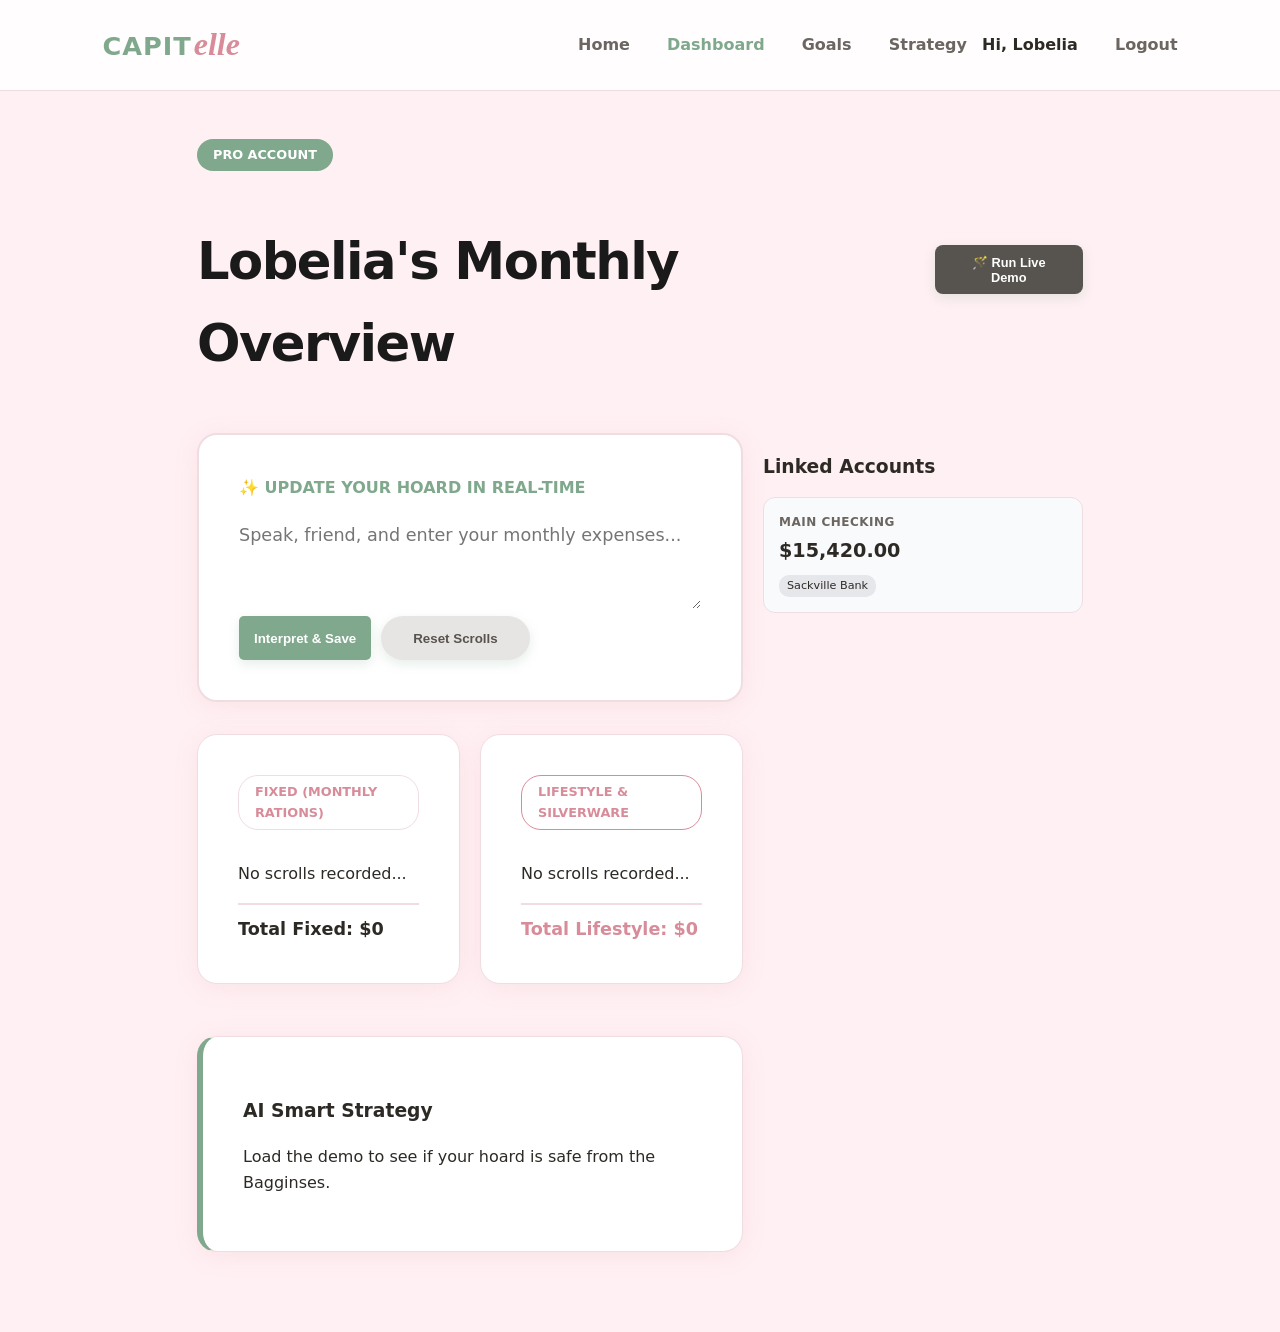
==== dashboard.html @ 3080656b "Add files via upload" ====
<!DOCTYPE html>
<html lang="en">
<head>
    <meta charset="UTF-8">
    <meta name="viewport" content="width=device-width, initial-scale=1.0">
    <title>Dashboard | CAPITelle Pro</title>
    <link rel="stylesheet" href="style.css">
    <style>
        .logo { text-decoration: none; font-size: 1.6rem; font-weight: 800; }
        .main-layout { display: grid; grid-template-columns: 1fr 320px; gap: 20px; margin-top: 20px; }
        .split-grid { display: grid; grid-template-columns: 1fr 1fr; gap: 20px; margin-top: 20px; }
        
        .account-card { background: #f9fafb; border: 1px solid var(--border); border-radius: 12px; padding: 15px; margin-bottom: 12px; }
        .account-name { font-size: 0.75rem; color: var(--text-muted); text-transform: uppercase; font-weight: 700; letter-spacing: 0.5px; }
        .account-balance { font-size: 1.2rem; font-weight: 800; color: var(--text-main); margin: 4px 0; }
        .account-type { font-size: 0.7rem; background: #e5e7eb; padding: 2px 8px; border-radius: 10px; display: inline-block; }
        
        .mini-goal-card { background: #fffbeb; border: 2px solid #fcd34d; border-radius: 12px; padding: 15px; margin-top: 20px; }
        .mini-bar-bg { background: #fef3c7; height: 8px; border-radius: 4px; margin: 10px 0; overflow: hidden; }
        .mini-bar-fill { background: #d4af37; height: 100%; width: 0%; transition: width 1s ease-in-out; }

        .data-list { list-style: none; padding: 0; margin-top: 15px; }
        .data-item { display: flex; justify-content: space-between; padding: 10px 0; border-bottom: 1px dashed var(--border); font-size: 0.95rem; }
        .fixed-text { color: var(--primary); font-weight: 700; }
        .life-text { color: var(--secondary); font-weight: 700; }
        .total-row { margin-top: 15px; padding-top: 10px; border-top: 2px solid var(--border); font-weight: 800; font-size: 1.1rem; }
        
        .demo-btn { background: #57534E; color: white; border: none; padding: 0.6rem 1.2rem; border-radius: 8px; cursor: pointer; font-size: 0.8rem; }
        
        @media (max-width: 1024px) { .main-layout { grid-template-columns: 1fr; } }
    </style>
</head>
<body>
    <nav>
        <a href="index.html" class="logo"><span class="capit">CAPIT</span><span class="elle">elle</span></a>
        <div class="nav-links">
            <a href="index.html">Home</a>
            <a href="dashboard.html" style="font-weight: 800; color: var(--primary);">Dashboard</a>
            <a href="goals.html">Goals</a>
            <a href="strategy.html">Strategy</a>
            <a href="settings.html" style="font-weight: 800; color: var(--text-main); margin-left: 10px;">Hi, Lobelia</a>
            <a href="logout.html" class="logout-btn">Logout</a>
        </div>
    </nav>

    <div class="container">
        <div style="display: flex; justify-content: space-between; align-items: center; margin-bottom: 2rem;">
            <div>
                <span class="badge" style="background: var(--primary); color: white; border: none;">PRO ACCOUNT</span>
                <h1>Lobelia's Monthly Overview</h1>
            </div>
            <button class="demo-btn" onclick="runDemo()">🪄 Run Live Demo</button>
        </div>

        <div class="main-layout">
            <div class="content-col">
                <div class="card ai-input-wrapper">
                    <label style="font-weight: 700; color: var(--primary); display: block; margin-bottom: 0.5rem;">✨ UPDATE YOUR HOARD IN REAL-TIME</label>
                    <textarea id="aiInput" placeholder="Speak, friend, and enter your monthly expenses..."></textarea>
                    <div style="display: flex; gap: 10px;">
                        <button onclick="runDemo()" style="background: var(--primary); color: white; border: none; padding: 8px 15px; border-radius: 5px; cursor: pointer;">Interpret & Save</button> 
                        <button onclick="resetDemo()" style="background: #E7E5E4; color: #57534E;">Reset Scrolls</button>
                    </div>
                </div>

                <div class="split-grid">
                    <div class="card">
                        <span class="badge">Fixed (Monthly Rations)</span>
                        <ul class="data-list" id="fixedList"></ul>
                        <div class="total-row" id="fixedTotal">Total Fixed: $0</div>
                    </div>
                    
                    <div class="card">
                        <span class="badge" style="color: var(--secondary); border-color: var(--secondary);">Lifestyle & Silverware</span>
                        <ul class="data-list" id="lifeList"></ul>
                        <div class="total-row" id="lifeTotal" style="color: var(--secondary);">Total Lifestyle: $0</div>
                    </div>
                </div>

                <div id="insightCard" class="card" style="border-left: 6px solid var(--primary); margin-top: 20px;">
                    <h3>AI Smart Strategy</h3>
                    <p id="aiInsightText">Load the demo to see if your hoard is safe from the Bagginses.</p>
                </div>
            </div>

            <div class="sidebar-col">
                <h3 style="margin-bottom: 15px;">Linked Accounts</h3>
                <div class="account-card">
                    <div class="account-name">Main Checking</div>
                    <div class="account-balance">$15,420.00</div>
                    <div class="account-type">Sackville Bank</div>
                </div>

                <div class="mini-goal-card" id="miniGoalWidget" style="display: none;">
                    <div class="account-name" style="color: #92400e;">Active Quest</div>
                    <div id="miniGoalTitle" style="font-weight: 800; font-size: 1rem; margin: 5px 0;">Reclaiming Bag End</div>
                    <div class="mini-bar-bg"><div id="miniBarFill" class="mini-bar-fill"></div></div>
                    <div style="display: flex; justify-content: space-between; font-size: 0.75rem; font-weight: 700;">
                        <span id="miniCur">$0</span>
                        <span id="miniTar">$15,000</span>
                    </div>
                </div>
            </div>
        </div>
    </div>

    <script>
        window.onload = function() {
            loadDashboard();
        };

        function runDemo() {
            // Calculated: (Daily x 30)
            // Breakfast: 600, 2nd B: 750, Elevenses: 450, Luncheon: 1200, Tea: 600, Dinner: 1800, Supper: 900
            const demoPrompt = "Income is 10000 gold. Rent is 1200, Pony is 350. Monthly meals: Breakfast (600), Second Breakfast (750), Elevenses (450), Luncheon (1200), Afternoon Tea (600), Dinner (1800), and Supper (900). Plus 80 for polish and 200 for umbrellas.";
            document.getElementById('aiInput').value = demoPrompt;
            
            const demoData = {
                fixed: [
                    {label: "Bag End Upkeep", val: -1200}, 
                    {label: "Pony Rental", val: -350},
                    {label: "Breakfast (Mo)", val: -600},
                    {label: "Second Breakfast (Mo)", val: -750},
                    {label: "Elevenses (Mo)", val: -450},
                    {label: "Luncheon (Mo)", val: -1200},
                    {label: "Afternoon Tea (Mo)", val: -600},
                    {label: "Dinner (Mo)", val: -1800},
                    {label: "Supper (Mo)", val: -900}
                ],
                life: [
                    {label: "Silverware Polish", val: -80}, 
                    {label: "Umbrella Collection", val: -200}
                ]
            };

            setTimeout(() => { 
                localStorage.setItem('capitelle_data', JSON.stringify(demoData)); 
                localStorage.setItem('capitelle_savings', 3000); 
                loadDashboard(); 
                document.getElementById('aiInput').value = ""; 
            }, 1000);
        }

        function loadDashboard() {
            const data = JSON.parse(localStorage.getItem('capitelle_data'));
            const fList = document.getElementById('fixedList'), lList = document.getElementById('lifeList');
            
            if (!data) {
                fList.innerHTML = "<li>No scrolls recorded...</li>";
                lList.innerHTML = "<li>No scrolls recorded...</li>";
                document.getElementById('fixedTotal').innerText = "Total Fixed: $0";
                document.getElementById('lifeTotal').innerText = "Total Lifestyle: $0";
                document.getElementById('miniGoalWidget').style.display = "none";
                return;
            }

            fList.innerHTML = ""; lList.innerHTML = "";
            let fTotal = 0, lTotal = 0;

            data.fixed.forEach(item => { 
                fTotal += Math.abs(item.val); 
                fList.innerHTML += `<li class="data-item"><span>${item.label}</span><span class="fixed-text">$${Math.abs(item.val).toLocaleString()}</span></li>`; 
            });

            data.life.forEach(item => { 
                lTotal += Math.abs(item.val); 
                lList.innerHTML += `<li class="data-item"><span>${item.label}</span><span class="life-text">$${Math.abs(item.val).toLocaleString()}</span></li>`; 
            });

            document.getElementById('fixedTotal').innerText = `Total Fixed: $${fTotal.toLocaleString()}`;
            document.getElementById('lifeTotal').innerText = `Total Lifestyle: $${lTotal.toLocaleString()}`;

            const savings = localStorage.getItem('capitelle_savings');
            if(savings) {
                document.getElementById('miniGoalWidget').style.display = "block";
                document.getElementById('miniCur').innerText = `$${parseInt(savings).toLocaleString()}`;
                document.getElementById('miniBarFill').style.width = "20%"; 
                document.getElementById('aiInsightText').innerText = "AI Insight: Your monthly rations are set. You are spending $6,300 on food alone—perhaps cut back on Second Breakfast?";
            }
        }

        function resetDemo() { 
            localStorage.removeItem('capitelle_data'); 
            localStorage.removeItem('capitelle_savings');
            document.getElementById('aiInput').value = "";
            loadDashboard(); 
        }
    </script>
</body>
</html>
---- style.css ----
:root {
    --primary: #7FA88C; /* Sage Green (The "Money" color) */
    --secondary: #D88C9A; /* Dusty Rose (The "Personal" color) */
    --bg-main: #FFF0F3; /* Pale Pink / Blush Background */
    --surface: #ffffff;
    --text-main: #2D2A26;
    --text-muted: #6B6661;
    --border: #F0DDE1; /* Soft pink-tinted border */
    --shadow: 0 4px 24px rgba(216, 140, 154, 0.12); /* Subtle pink glow shadow */
    --radius: 20px;
}

* { box-sizing: border-box; }

body {
    margin: 0;
    font-family: 'Inter', system-ui, -apple-system, sans-serif;
    background-color: var(--bg-main);
    color: var(--text-main);
    line-height: 1.6;
}

nav {
    display: flex;
    justify-content: space-between;
    align-items: center;
    padding: 1.2rem 8%;
    background: rgba(255, 255, 255, 0.85); /* Slightly transparent white */
    backdrop-filter: blur(12px);
    border-bottom: 1px solid var(--border);
    position: sticky;
    top: 0;
    z-index: 100;
}

.logo { font-size: 1.6rem; font-weight: 800; display: flex; align-items: baseline; }
.capit { color: var(--primary); text-transform: uppercase; letter-spacing: 1px; }
.elle { color: var(--secondary); font-style: italic; font-family: serif; font-size: 2rem; margin-left: 2px; }

.nav-links a {
    text-decoration: none;
    color: var(--text-muted);
    font-weight: 600;
    margin-left: 2rem;
    transition: color 0.3s ease;
}

.nav-links a:hover { color: var(--secondary); }

.container {
    max-width: 950px;
    margin: 3rem auto;
    padding: 0 2rem;
}

/* Cards now feel lighter and float on the pink background */
.card {
    background: var(--surface);
    border: 1px solid var(--border);
    border-radius: var(--radius);
    padding: 2.5rem;
    box-shadow: var(--shadow);
    margin-bottom: 2rem;
}

/* THE BUTTON: Green to Pink transition */
button, .btn {
    background: var(--primary); /* Money Green */
    color: white;
    padding: 0.9rem 2rem;
    border-radius: 99px;
    border: none;
    font-weight: 600;
    cursor: pointer;
    transition: all 0.4s cubic-bezier(0.4, 0, 0.2, 1); /* Smooth transition */
    box-shadow: 0 4px 12px rgba(127, 168, 140, 0.2);
}

button:hover, .btn:hover {
    background: var(--secondary); /* Turns to Pink */
    transform: translateY(-3px);
    box-shadow: 0 6px 20px rgba(216, 140, 154, 0.3);
}

.ai-input-wrapper {
    background: #fff;
    border: 2px solid var(--border);
}

.ai-input-wrapper:focus-within {
    border-color: var(--secondary);
}

textarea {
    width: 100%;
    border: none;
    background: transparent;
    font-size: 1.1rem;
    padding: 1rem 0;
    resize: vertical;
    min-height: 100px;
    font-family: inherit;
    color: var(--text-main);
}

textarea:focus { outline: none; }

h1 { 
    font-size: 3.2rem; 
    font-weight: 900; 
    letter-spacing: -0.03em; 
    margin-bottom: 1rem; 
    color: #1a1a1a; 
}

.badge {
    background: var(--white);
    border: 1px solid var(--border);
    color: var(--secondary);
    padding: 6px 16px;
    border-radius: 20px;
    font-size: 0.8rem;
    font-weight: 700;
    text-transform: uppercase;
    display: inline-block;
    margin-bottom: 1rem;
}

/* Updated Progress Bar to match the theme */
progress {
    width: 100%;
    height: 14px;
    border-radius: 10px;
    appearance: none;
    border: none;
    background-color: #FEEAEF; /* Light pink track */
}

progress::-webkit-progress-bar { background-color: #FEEAEF; border-radius: 10px; }
progress::-webkit-progress-value { background-color: var(--primary); border-radius: 10px; }

input {
    width: 100%;
    padding: 0.9rem;
    margin: 0.5rem 0 1.2rem;
    border-radius: 12px;
    border: 1px solid var(--border);
    font-family: inherit;
    transition: border-color 0.3s;
}

input:focus {
    outline: none;
    border-color: var(--secondary);
}

.footer { text-align: center; padding: 4rem 0; color: var(--text-muted); font-size: 0.9rem; }
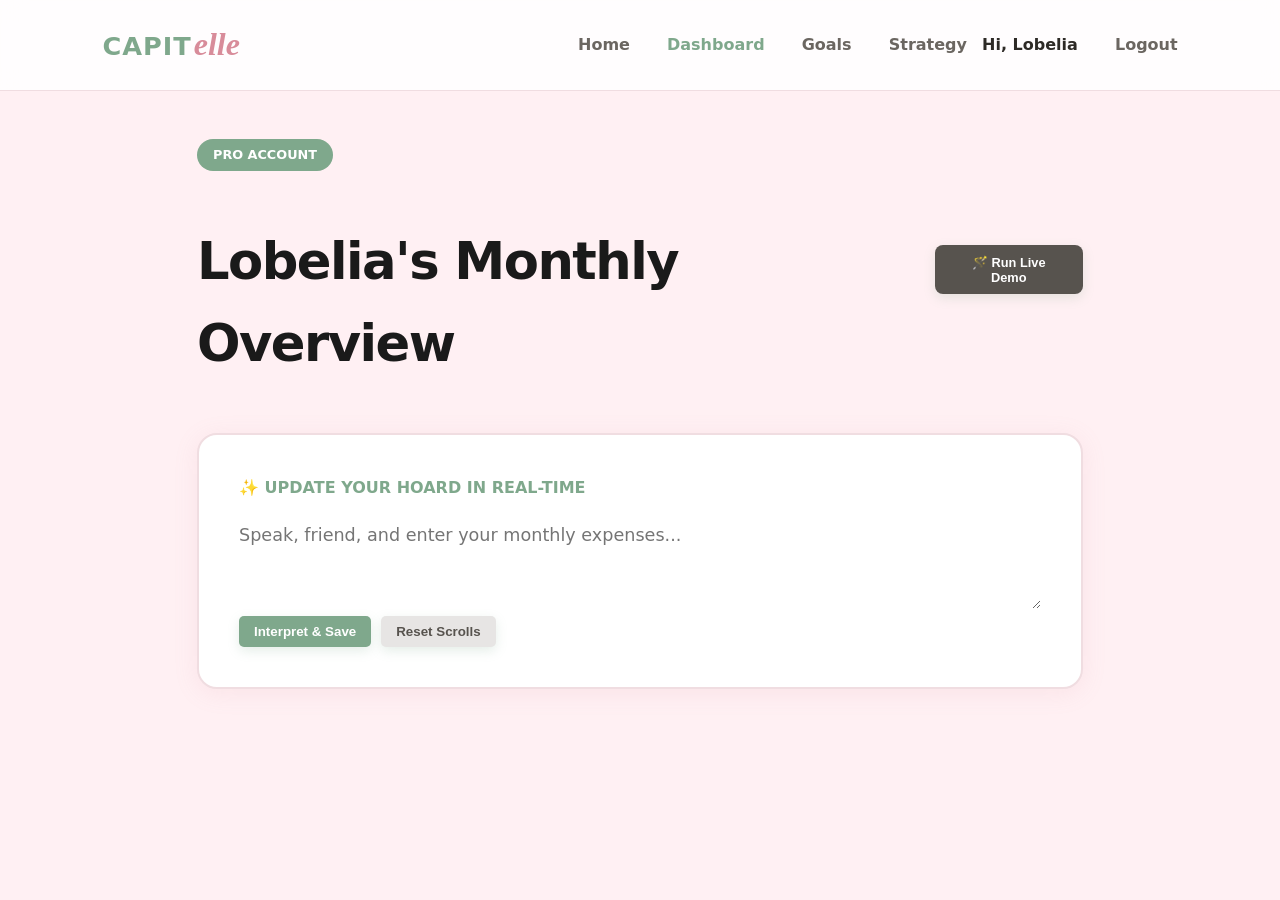
==== commit 0959f62f: "Modify dashboard layout and visibility settings" ====
--- a/dashboard.html
+++ b/dashboard.html
@@ -7,7 +7,8 @@
     <link rel="stylesheet" href="style.css">
     <style>
         .logo { text-decoration: none; font-size: 1.6rem; font-weight: 800; }
-        .main-layout { display: grid; grid-template-columns: 1fr 320px; gap: 20px; margin-top: 20px; }
+        /* Set initial display to none for the demo transition */
+        .main-layout { display: none; grid-template-columns: 1fr 320px; gap: 20px; margin-top: 20px; }
         .split-grid { display: grid; grid-template-columns: 1fr 1fr; gap: 20px; margin-top: 20px; }
         
         .account-card { background: #f9fafb; border: 1px solid var(--border); border-radius: 12px; padding: 15px; margin-bottom: 12px; }
@@ -15,7 +16,7 @@
         .account-balance { font-size: 1.2rem; font-weight: 800; color: var(--text-main); margin: 4px 0; }
         .account-type { font-size: 0.7rem; background: #e5e7eb; padding: 2px 8px; border-radius: 10px; display: inline-block; }
         
-        .mini-goal-card { background: #fffbeb; border: 2px solid #fcd34d; border-radius: 12px; padding: 15px; margin-top: 20px; }
+        .mini-goal-card { background: #fffbeb; border: 2px solid #fcd34d; border-radius: 12px; padding: 15px; margin-top: 20px; display: none; }
         .mini-bar-bg { background: #fef3c7; height: 8px; border-radius: 4px; margin: 10px 0; overflow: hidden; }
         .mini-bar-fill { background: #d4af37; height: 100%; width: 0%; transition: width 1s ease-in-out; }
 
@@ -52,17 +53,19 @@
             <button class="demo-btn" onclick="runDemo()">🪄 Run Live Demo</button>
         </div>
 
-        <div class="main-layout">
+        <!-- Input Section Always Visible -->
+        <div class="card ai-input-wrapper">
+            <label style="font-weight: 700; color: var(--primary); display: block; margin-bottom: 0.5rem;">✨ UPDATE YOUR HOARD IN REAL-TIME</label>
+            <textarea id="aiInput" placeholder="Speak, friend, and enter your monthly expenses..."></textarea>
+            <div style="display: flex; gap: 10px;">
+                <button onclick="runDemo()" style="background: var(--primary); color: white; border: none; padding: 8px 15px; border-radius: 5px; cursor: pointer;">Interpret & Save</button> 
+                <button onclick="resetDemo()" style="background: #E7E5E4; color: #57534E; border: none; padding: 8px 15px; border-radius: 5px; cursor: pointer;">Reset Scrolls</button>
+            </div>
+        </div>
+
+        <!-- Data Display Hidden by Default -->
+        <div class="main-layout" id="dashboardContent">
             <div class="content-col">
-                <div class="card ai-input-wrapper">
-                    <label style="font-weight: 700; color: var(--primary); display: block; margin-bottom: 0.5rem;">✨ UPDATE YOUR HOARD IN REAL-TIME</label>
-                    <textarea id="aiInput" placeholder="Speak, friend, and enter your monthly expenses..."></textarea>
-                    <div style="display: flex; gap: 10px;">
-                        <button onclick="runDemo()" style="background: var(--primary); color: white; border: none; padding: 8px 15px; border-radius: 5px; cursor: pointer;">Interpret & Save</button> 
-                        <button onclick="resetDemo()" style="background: #E7E5E4; color: #57534E;">Reset Scrolls</button>
-                    </div>
-                </div>
-
                 <div class="split-grid">
                     <div class="card">
                         <span class="badge">Fixed (Monthly Rations)</span>
@@ -91,7 +94,7 @@
                     <div class="account-type">Sackville Bank</div>
                 </div>
 
-                <div class="mini-goal-card" id="miniGoalWidget" style="display: none;">
+                <div class="mini-goal-card" id="miniGoalWidget">
                     <div class="account-name" style="color: #92400e;">Active Quest</div>
                     <div id="miniGoalTitle" style="font-weight: 800; font-size: 1rem; margin: 5px 0;">Reclaiming Bag End</div>
                     <div class="mini-bar-bg"><div id="miniBarFill" class="mini-bar-fill"></div></div>
@@ -110,8 +113,6 @@
         };
 
         function runDemo() {
-            // Calculated: (Daily x 30)
-            // Breakfast: 600, 2nd B: 750, Elevenses: 450, Luncheon: 1200, Tea: 600, Dinner: 1800, Supper: 900
             const demoPrompt = "Income is 10000 gold. Rent is 1200, Pony is 350. Monthly meals: Breakfast (600), Second Breakfast (750), Elevenses (450), Luncheon (1200), Afternoon Tea (600), Dinner (1800), and Supper (900). Plus 80 for polish and 200 for umbrellas.";
             document.getElementById('aiInput').value = demoPrompt;
             
@@ -143,16 +144,18 @@
 
         function loadDashboard() {
             const data = JSON.parse(localStorage.getItem('capitelle_data'));
+            const content = document.getElementById('dashboardContent');
+            const widget = document.getElementById('miniGoalWidget');
             const fList = document.getElementById('fixedList'), lList = document.getElementById('lifeList');
             
             if (!data) {
-                fList.innerHTML = "<li>No scrolls recorded...</li>";
-                lList.innerHTML = "<li>No scrolls recorded...</li>";
-                document.getElementById('fixedTotal').innerText = "Total Fixed: $0";
-                document.getElementById('lifeTotal').innerText = "Total Lifestyle: $0";
-                document.getElementById('miniGoalWidget').style.display = "none";
+                content.style.display = "none";
+                widget.style.display = "none";
                 return;
             }
+
+            // Reveal the layout
+            content.style.display = "grid";
 
             fList.innerHTML = ""; lList.innerHTML = "";
             let fTotal = 0, lTotal = 0;
@@ -172,7 +175,7 @@
 
             const savings = localStorage.getItem('capitelle_savings');
             if(savings) {
-                document.getElementById('miniGoalWidget').style.display = "block";
+                widget.style.display = "block";
                 document.getElementById('miniCur').innerText = `$${parseInt(savings).toLocaleString()}`;
                 document.getElementById('miniBarFill').style.width = "20%"; 
                 document.getElementById('aiInsightText').innerText = "AI Insight: Your monthly rations are set. You are spending $6,300 on food alone—perhaps cut back on Second Breakfast?";
@@ -187,4 +190,4 @@
         }
     </script>
 </body>
-</html>+</html>
